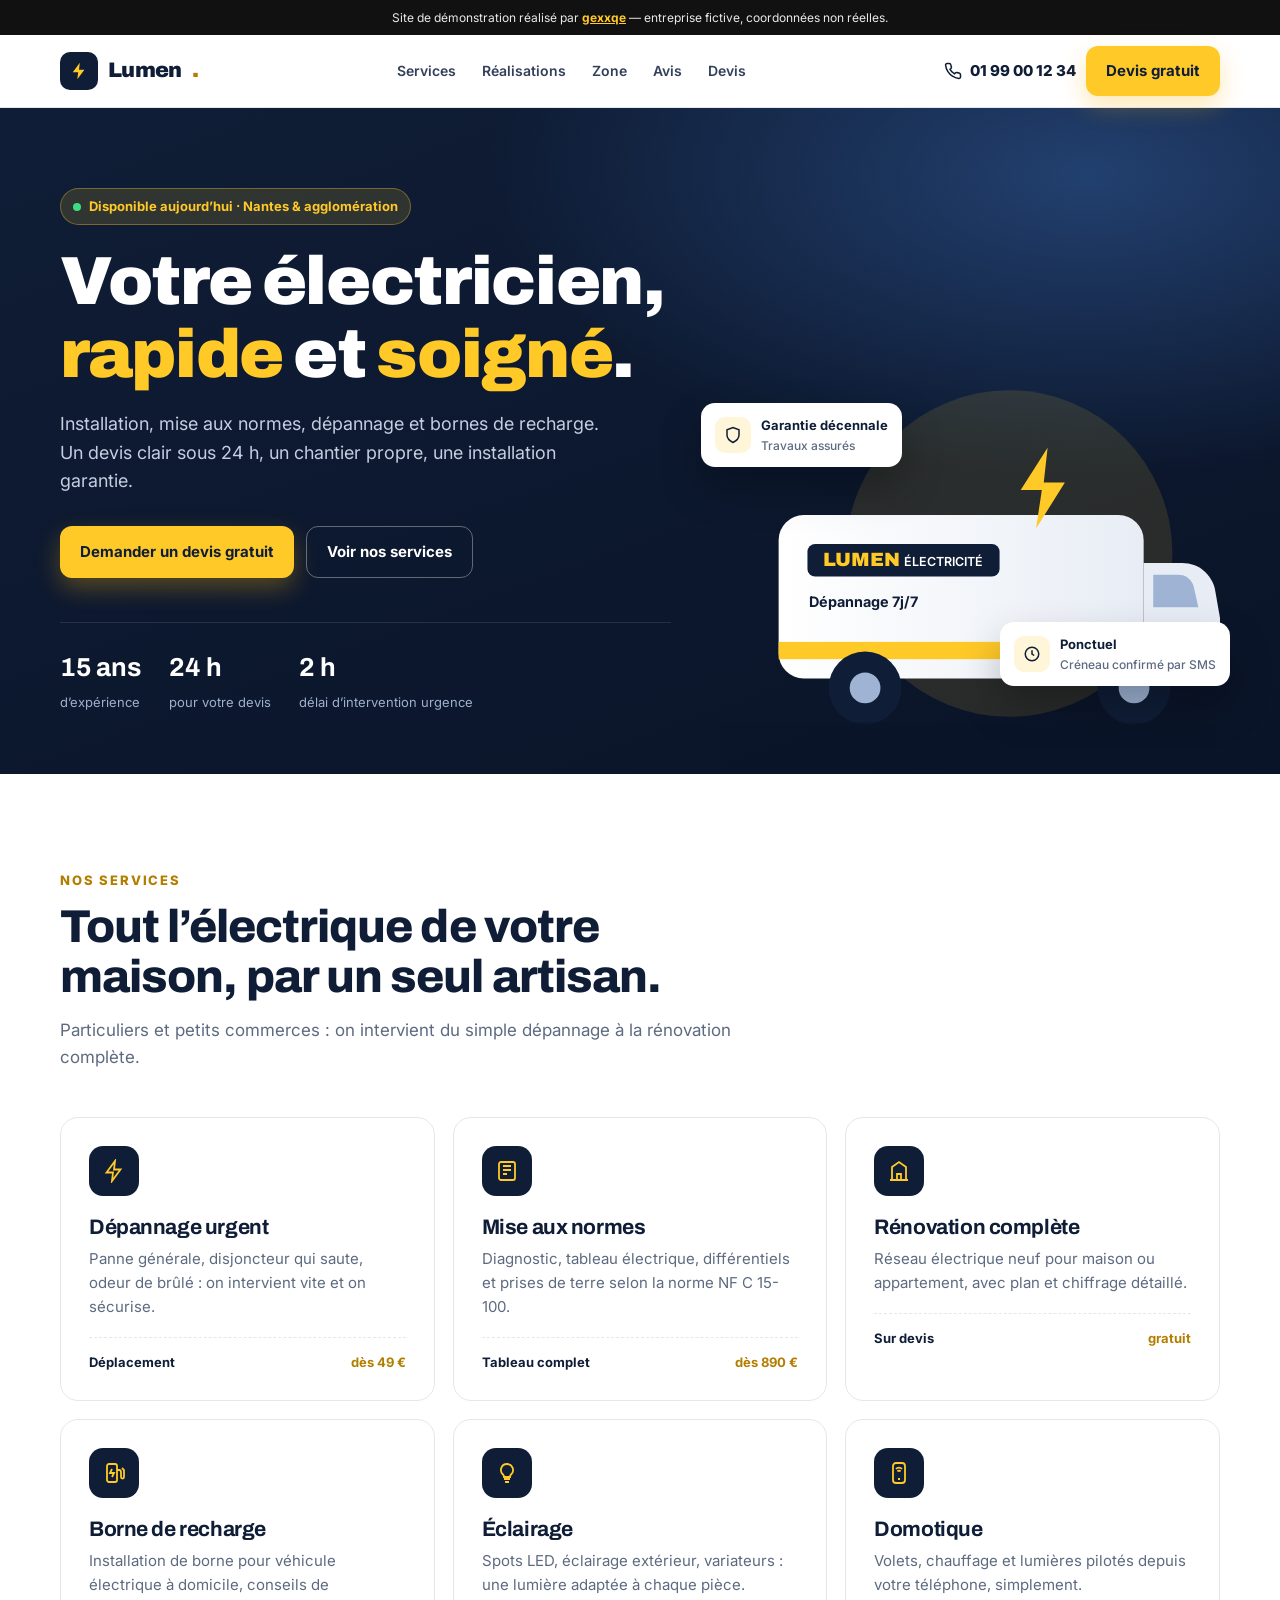
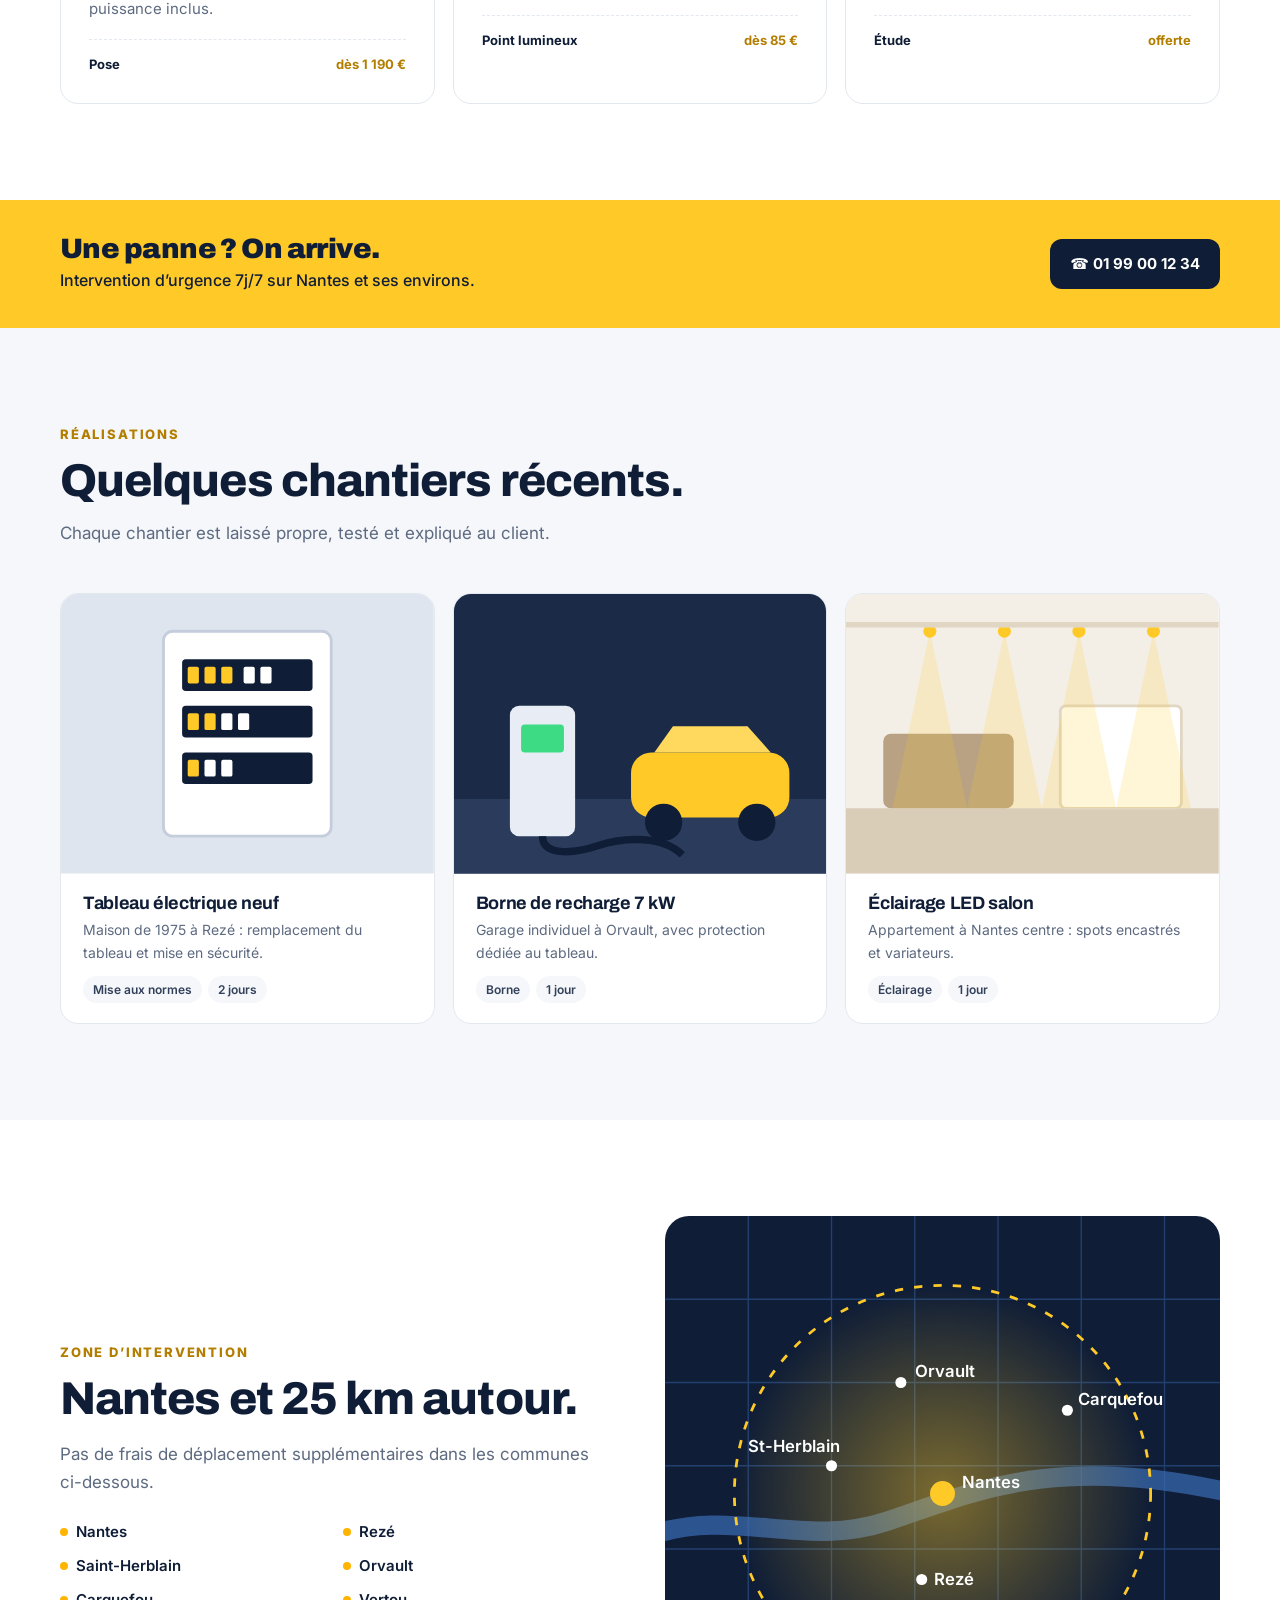
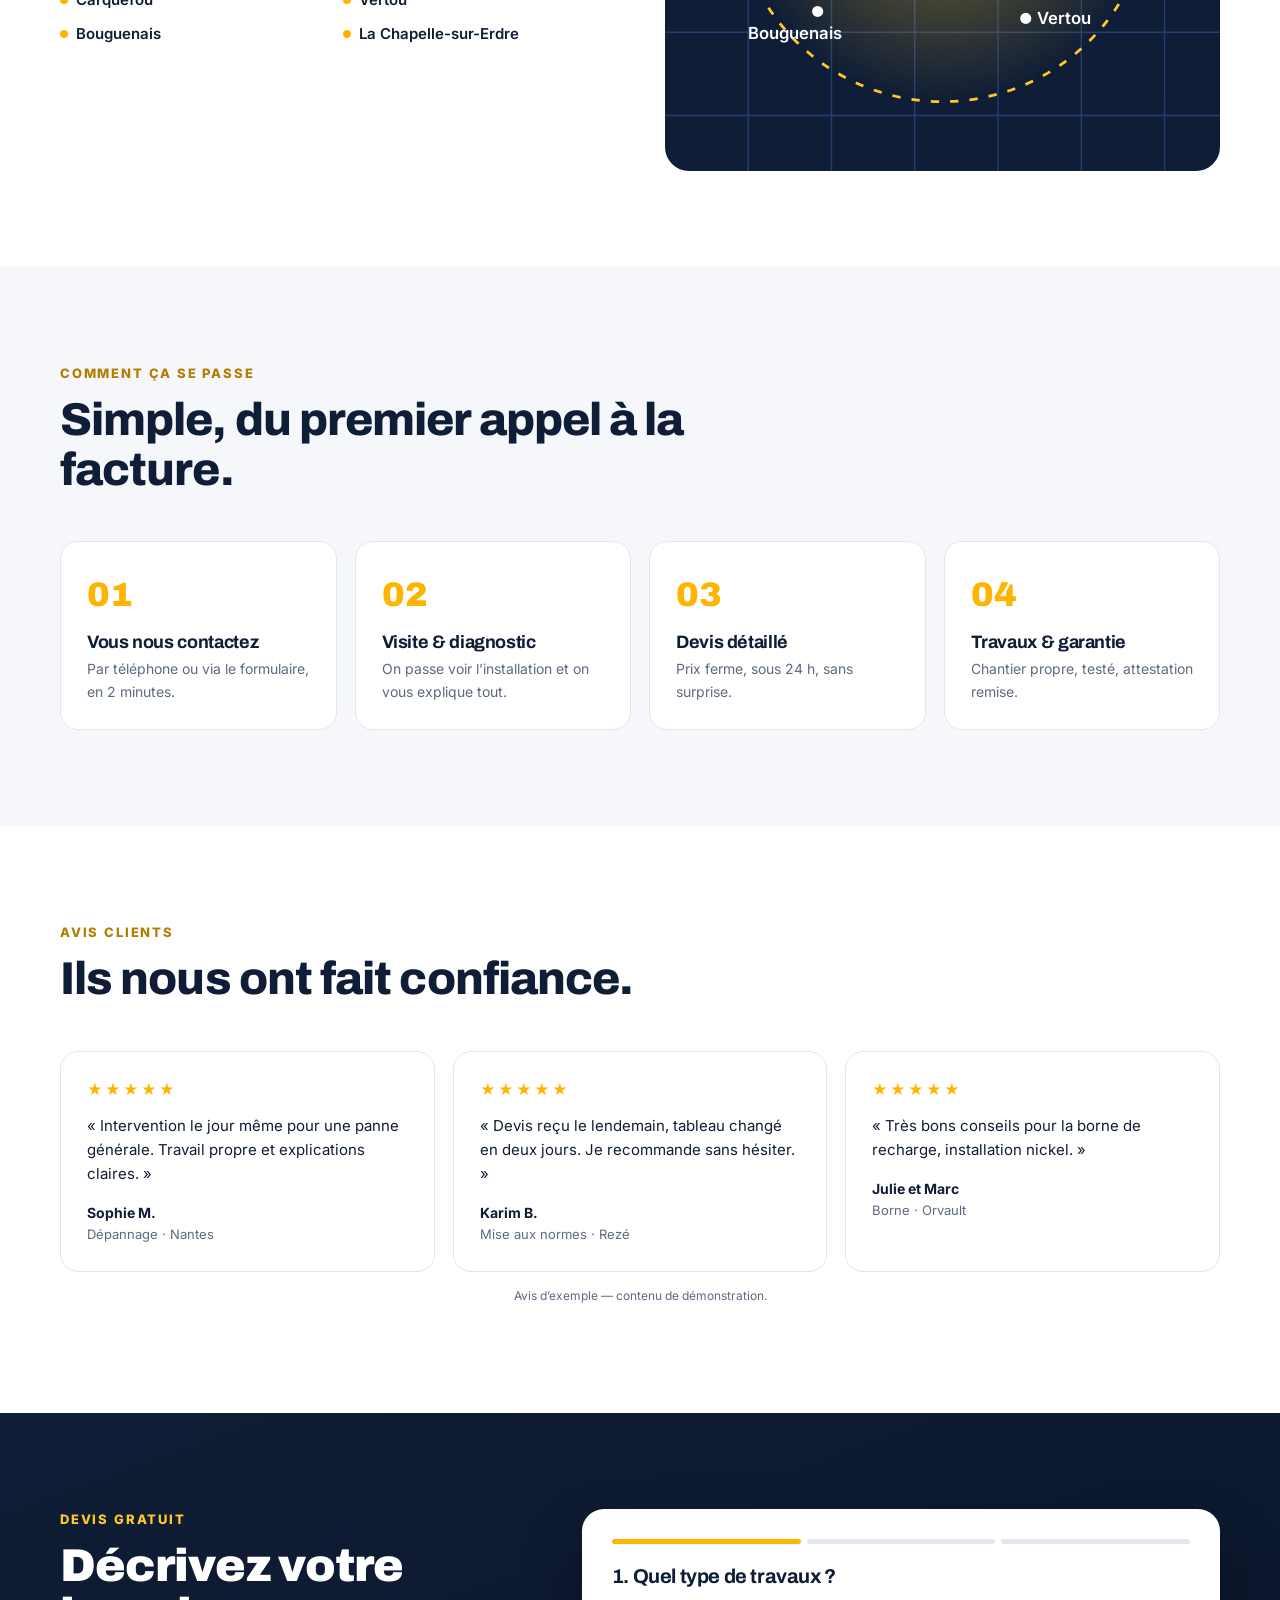
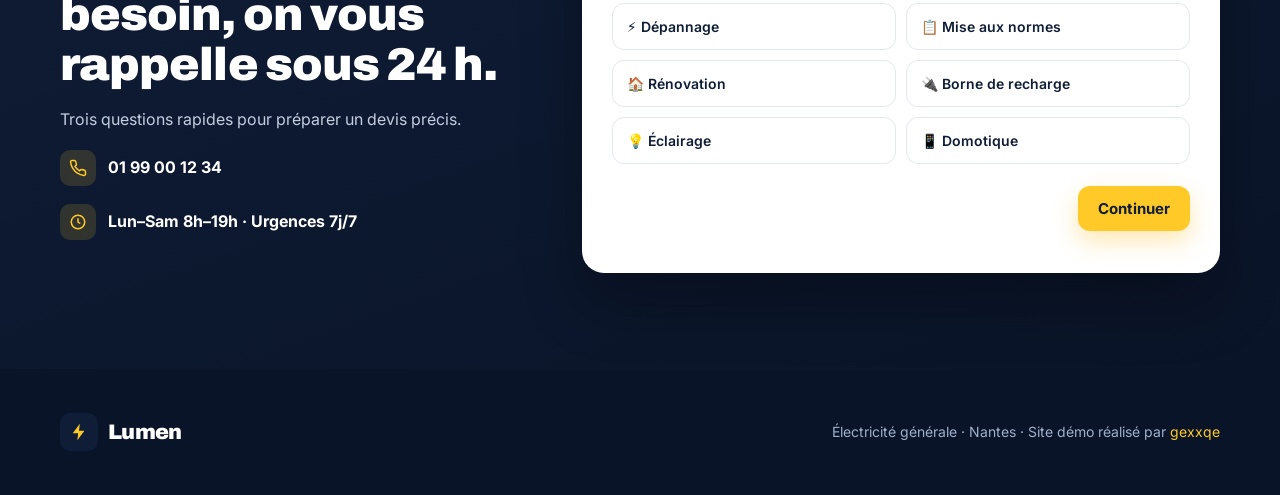
==== demos/artisan/index.html @ 2eda7367 "Add four demo sites and show them in Réalisations - /demos/artisan: electrician showcase site with 3" ====
<!doctype html>
<html lang="fr">
<head>
<meta charset="utf-8">
<meta name="viewport" content="width=device-width,initial-scale=1">
<meta name="robots" content="noindex,nofollow">
<meta name="theme-color" content="#0f1d36">
<title>Lumen Électricité — Électricien à Nantes (site démo)</title>
<link rel="icon" href="/favicon-gq.png" type="image/png">
<link rel="preconnect" href="https://fonts.googleapis.com">
<link rel="preconnect" href="https://fonts.gstatic.com" crossorigin>
<link href="https://fonts.googleapis.com/css2?family=Archivo:wght@500;600;700;800;900&family=Inter:wght@400;500;600;700&display=swap" rel="stylesheet">
<style>
:root{--navy:#0f1d36;--navy2:#172a4b;--yellow:#ffc928;--yellow2:#ffb400;--ink:#0f1d36;--muted:#5d6a80;--line:#e3e7ee;--bg:#f5f7fa;--white:#fff}
*{box-sizing:border-box}html{scroll-behavior:smooth}
body{margin:0;font-family:Inter,system-ui,sans-serif;color:var(--ink);background:var(--white);line-height:1.6}
h1,h2,h3{font-family:Archivo,Inter,system-ui,sans-serif;line-height:1.08;letter-spacing:-.02em;margin:0}
a{color:inherit;text-decoration:none}img,svg{display:block}
.wrap{width:min(1160px,calc(100% - 40px));margin:auto}
.demo-bar{background:#111;color:#e9e9e9;font-size:12px;text-align:center;padding:8px 14px}
.demo-bar a{color:var(--yellow);font-weight:700;text-decoration:underline}
header{position:sticky;top:0;z-index:20;background:rgba(255,255,255,.95);backdrop-filter:blur(10px);border-bottom:1px solid var(--line)}
.nav{display:flex;align-items:center;justify-content:space-between;height:72px;gap:20px}
.logo{display:flex;align-items:center;gap:10px;font-family:Archivo;font-weight:900;font-size:21px;letter-spacing:-.03em}
.logo-mark{width:38px;height:38px;border-radius:10px;background:var(--navy);display:grid;place-items:center}
.menu{display:flex;gap:26px;font-size:14px;font-weight:600;color:#33405a}
.menu a:hover{color:var(--navy)}
.nav-actions{display:flex;gap:10px;align-items:center}
.btn{display:inline-flex;align-items:center;gap:8px;justify-content:center;border-radius:12px;padding:13px 20px;font-weight:700;font-size:15px;border:0;cursor:pointer;font-family:inherit;transition:transform .2s,box-shadow .2s}
.btn:hover{transform:translateY(-1px)}
.btn-yellow{background:var(--yellow);color:var(--navy);box-shadow:0 10px 24px rgba(255,180,0,.3)}
.btn-navy{background:var(--navy);color:#fff}
.btn-ghost{background:transparent;color:#fff;border:1.5px solid rgba(255,255,255,.35)}
.phone-pill{font-weight:800;font-size:15px;display:flex;align-items:center;gap:8px}
.hero{background:radial-gradient(1000px 500px at 85% 10%,#22406f 0,transparent 60%),linear-gradient(160deg,var(--navy),#0a1428);color:#fff;padding:80px 0 0;overflow:hidden}
.hero-grid{display:grid;grid-template-columns:1.1fr .9fr;gap:50px;align-items:center}
.tag{display:inline-flex;align-items:center;gap:8px;background:rgba(255,201,40,.14);color:var(--yellow);border:1px solid rgba(255,201,40,.35);padding:7px 12px;border-radius:999px;font-size:13px;font-weight:700}
.pulse{width:8px;height:8px;border-radius:50%;background:#3ddc84;box-shadow:0 0 0 0 rgba(61,220,132,.6);animation:p 2s infinite}
@keyframes p{70%{box-shadow:0 0 0 10px rgba(61,220,132,0)}100%{box-shadow:0 0 0 0 rgba(61,220,132,0)}}
.hero h1{font-size:clamp(40px,5.6vw,68px);margin:20px 0 18px;font-weight:900}
.hero h1 em{font-style:normal;color:var(--yellow)}
.hero p.lead{font-size:18px;color:#c4cee0;max-width:560px;margin:0 0 30px}
.hero-ctas{display:flex;gap:12px;flex-wrap:wrap}
.trust{display:flex;gap:28px;margin:44px 0 0;padding:24px 0 60px;border-top:1px solid rgba(255,255,255,.1);flex-wrap:wrap}
.trust div strong{display:block;font-family:Archivo;font-size:26px;color:#fff}
.trust div span{font-size:13px;color:#9fb0cb}
.hero-art{position:relative;align-self:end}
.van{width:100%;height:auto}
.badge-float{position:absolute;background:#fff;color:var(--navy);border-radius:14px;padding:12px 14px;box-shadow:0 20px 40px rgba(0,0,0,.25);font-size:13px;font-weight:700;display:flex;gap:10px;align-items:center}
.badge-float small{display:block;font-weight:500;color:var(--muted);font-size:12px}
.bf1{top:8%;left:-4%}.bf2{bottom:22%;right:-2%}
.ico{width:36px;height:36px;border-radius:10px;background:#fff6d9;display:grid;place-items:center;color:var(--navy);flex-shrink:0}
section{padding:96px 0}
.kicker{font-size:13px;font-weight:800;letter-spacing:.14em;text-transform:uppercase;color:#b37e00;margin-bottom:12px}
.sec-head{max-width:680px;margin-bottom:46px}
.sec-head h2{font-size:clamp(32px,4vw,46px);font-weight:800}
.sec-head p{color:var(--muted);font-size:17px;margin:14px 0 0}
.services{display:grid;grid-template-columns:repeat(3,1fr);gap:18px}
.svc{border:1px solid var(--line);border-radius:18px;padding:28px;background:#fff;transition:.25s;position:relative;overflow:hidden}
.svc:hover{border-color:var(--yellow);box-shadow:0 20px 40px rgba(15,29,54,.08);transform:translateY(-3px)}
.svc .ico{width:50px;height:50px;border-radius:14px;margin-bottom:20px;background:var(--navy);color:var(--yellow)}
.svc h3{font-size:21px;margin-bottom:8px}
.svc p{color:var(--muted);margin:0;font-size:15px}
.svc .from{margin-top:18px;font-size:13px;font-weight:700;color:var(--navy);display:flex;justify-content:space-between;border-top:1px dashed var(--line);padding-top:14px}
.svc .from b{color:#b37e00}
.urgent{background:var(--yellow);padding:34px 0}
.urgent .wrap{display:flex;justify-content:space-between;align-items:center;gap:20px;flex-wrap:wrap}
.urgent h3{font-size:28px;font-weight:900}
.urgent p{margin:4px 0 0;font-weight:500}
.bg-soft{background:var(--bg)}
.works{display:grid;grid-template-columns:repeat(3,1fr);gap:18px}
.work{border-radius:18px;overflow:hidden;background:#fff;border:1px solid var(--line)}
.work-img{aspect-ratio:4/3;position:relative;overflow:hidden}
.work-img svg{width:100%;height:100%}
.work-body{padding:20px 22px}
.work-body h3{font-size:18px}
.work-body p{margin:6px 0 0;color:var(--muted);font-size:14px}
.chips{display:flex;gap:6px;flex-wrap:wrap;margin-top:12px}
.chip{font-size:12px;font-weight:600;background:var(--bg);border-radius:999px;padding:4px 10px;color:#33405a}
.zone{display:grid;grid-template-columns:1fr 1fr;gap:50px;align-items:center}
.zone-list{display:grid;grid-template-columns:1fr 1fr;gap:10px;margin-top:24px}
.zone-list span{display:flex;gap:8px;align-items:center;font-weight:600;font-size:15px}
.zone-list span:before{content:"";width:8px;height:8px;border-radius:50%;background:var(--yellow2)}
.map{border-radius:24px;background:var(--navy);aspect-ratio:1/1;position:relative;overflow:hidden}
.map svg{width:100%;height:100%}
.steps{display:grid;grid-template-columns:repeat(4,1fr);gap:18px;counter-reset:s}
.step{padding:26px;border-radius:18px;background:#fff;border:1px solid var(--line)}
.step:before{counter-increment:s;content:"0" counter(s);font-family:Archivo;font-weight:900;font-size:34px;color:var(--yellow2);display:block;margin-bottom:10px}
.step h3{font-size:18px;margin-bottom:6px}.step p{margin:0;color:var(--muted);font-size:14px}
.reviews{display:grid;grid-template-columns:repeat(3,1fr);gap:18px}
.review{background:#fff;border:1px solid var(--line);border-radius:18px;padding:26px}
.stars{color:var(--yellow2);letter-spacing:2px;font-size:15px}
.review p{margin:12px 0 16px;font-size:15px}
.review footer{font-size:13px;color:var(--muted)}
.review footer b{color:var(--ink);display:block;font-size:14px}
.example{font-size:12px;color:var(--muted);margin-top:14px;text-align:center}
.quote{background:linear-gradient(160deg,var(--navy),#0a1428);color:#fff}
.quote-grid{display:grid;grid-template-columns:.85fr 1.15fr;gap:50px;align-items:start}
.quote h2{font-size:clamp(32px,4vw,46px);font-weight:900}
.quote .side p{color:#c4cee0}
.contact-line{display:flex;gap:12px;align-items:center;margin-top:18px;font-weight:700}
.contact-line .ico{background:rgba(255,201,40,.15);color:var(--yellow)}
.form{background:#fff;color:var(--ink);border-radius:22px;padding:30px;box-shadow:0 30px 60px rgba(0,0,0,.3)}
.progress{display:flex;gap:6px;margin-bottom:22px}
.progress i{flex:1;height:5px;border-radius:5px;background:var(--line)}
.progress i.on{background:var(--yellow2)}
.fstep{display:none}.fstep.on{display:block}
.fstep h3{font-size:20px;margin-bottom:16px}
.opts{display:grid;grid-template-columns:1fr 1fr;gap:10px}
.opt{border:1.5px solid var(--line);border-radius:12px;padding:14px;cursor:pointer;font-weight:600;font-size:14px;display:flex;align-items:center;gap:10px;background:#fff;font-family:inherit;text-align:left;color:var(--ink)}
.opt:hover{border-color:#c9d1de}
.opt.sel{border-color:var(--yellow2);background:#fff9e6}
label{display:block;font-size:13px;font-weight:700;margin:12px 0 6px}
input,textarea,select{width:100%;border:1.5px solid var(--line);border-radius:10px;padding:12px;font:inherit;background:#fbfcfd}
input:focus,textarea:focus{outline:none;border-color:var(--yellow2)}
.row2{display:grid;grid-template-columns:1fr 1fr;gap:12px}
.fnav{display:flex;justify-content:space-between;margin-top:22px;gap:10px}
.btn-light{background:var(--bg);color:var(--ink)}
.done{text-align:center;padding:20px 0}
.done .ico{width:64px;height:64px;border-radius:50%;margin:0 auto 16px;background:#e7f9ef;color:#1a9b57}
.note{font-size:12px;color:var(--muted);margin-top:12px}
footer.site{background:#0a1428;color:#9fb0cb;padding:44px 0;font-size:14px}
.foot{display:flex;justify-content:space-between;gap:20px;flex-wrap:wrap;align-items:center}
.foot .logo{color:#fff}
.sticky-call{display:none}
@media(max-width:960px){.menu{display:none}.hero-grid,.zone,.quote-grid{grid-template-columns:1fr}.hero-art{max-width:520px}.services,.works,.reviews{grid-template-columns:1fr 1fr}.steps{grid-template-columns:1fr 1fr}}
@media(max-width:620px){.nav-actions .btn{display:none}.services,.works,.reviews,.steps,.opts,.row2{grid-template-columns:1fr}section{padding:70px 0}.hero{padding-top:50px}.bf1{left:0}.bf2{right:0}.trust{gap:18px}.sticky-call{display:flex;position:fixed;left:12px;right:12px;bottom:12px;z-index:30;justify-content:center}body{padding-bottom:70px}}
</style>
</head>
<body>
<div class="demo-bar">Site de démonstration réalisé par <a href="/">gexxqe</a> — entreprise fictive, coordonnées non réelles.</div>
<header>
  <div class="wrap nav">
    <a class="logo" href="#"><span class="logo-mark"><svg width="20" height="20" viewBox="0 0 24 24" fill="#ffc928"><path d="M13 2 4.5 13.5H11L10 22l8.5-11.5H12z"/></svg></span>Lumen<span style="color:#b37e00">.</span></a>
    <nav class="menu"><a href="#services">Services</a><a href="#realisations">Réalisations</a><a href="#zone">Zone</a><a href="#avis">Avis</a><a href="#devis">Devis</a></nav>
    <div class="nav-actions"><a class="phone-pill" href="#devis"><svg width="18" height="18" viewBox="0 0 24 24" fill="none" stroke="currentColor" stroke-width="2"><path d="M22 16.9v3a2 2 0 0 1-2.2 2 19.8 19.8 0 0 1-8.6-3.1 19.5 19.5 0 0 1-6-6A19.8 19.8 0 0 1 2.1 4.2 2 2 0 0 1 4.1 2h3a2 2 0 0 1 2 1.7c.1.9.4 1.8.7 2.7a2 2 0 0 1-.5 2.1L8 9.8a16 16 0 0 0 6 6l1.3-1.3a2 2 0 0 1 2.1-.4c.9.3 1.8.6 2.7.7a2 2 0 0 1 1.7 2z"/></svg>01 99 00 12 34</a><a class="btn btn-yellow" href="#devis">Devis gratuit</a></div>
  </div>
</header>

<section class="hero">
  <div class="wrap hero-grid">
    <div>
      <span class="tag"><span class="pulse"></span>Disponible aujourd’hui · Nantes & agglomération</span>
      <h1>Votre électricien,<br><em>rapide</em> et <em>soigné</em>.</h1>
      <p class="lead">Installation, mise aux normes, dépannage et bornes de recharge. Un devis clair sous 24 h, un chantier propre, une installation garantie.</p>
      <div class="hero-ctas"><a class="btn btn-yellow" href="#devis">Demander un devis gratuit</a><a class="btn btn-ghost" href="#services">Voir nos services</a></div>
      <div class="trust">
        <div><strong>15 ans</strong><span>d’expérience</span></div>
        <div><strong>24 h</strong><span>pour votre devis</span></div>
        <div><strong>2 h</strong><span>délai d’intervention urgence</span></div>
      </div>
    </div>
    <div class="hero-art">
      <svg class="van" viewBox="0 0 520 420" aria-hidden="true">
        <defs><linearGradient id="g1" x1="0" x2="1"><stop offset="0" stop-color="#ffffff"/><stop offset="1" stop-color="#e8edf5"/></linearGradient></defs>
        <circle cx="300" cy="190" r="170" fill="#ffc928" opacity=".12"/>
        <rect x="60" y="150" width="380" height="170" rx="26" fill="url(#g1)"/>
        <path d="M440 200h40c18 0 30 12 34 26l6 34v40c0 11-9 20-20 20h-60z" fill="#e8edf5"/>
        <path d="M450 212h26c8 0 14 5 16 12l5 22h-47z" fill="#9fb3d4"/>
        <rect x="60" y="282" width="460" height="18" fill="#ffc928"/>
        <rect x="90" y="180" width="200" height="34" rx="8" fill="#0f1d36"/>
        <text x="106" y="203" font-family="Archivo,Arial" font-weight="900" font-size="20" fill="#ffc928">LUMEN</text>
        <text x="190" y="203" font-family="Inter,Arial" font-weight="600" font-size="13" fill="#fff">ÉLECTRICITÉ</text>
        <text x="92" y="246" font-family="Inter,Arial" font-weight="700" font-size="15" fill="#0f1d36">Dépannage 7j/7</text>
        <circle cx="150" cy="330" r="38" fill="#0f1d36"/><circle cx="150" cy="330" r="16" fill="#9fb3d4"/>
        <circle cx="430" cy="330" r="38" fill="#0f1d36"/><circle cx="430" cy="330" r="16" fill="#9fb3d4"/>
        <rect x="0" y="366" width="520" height="54" fill="#0a1428" opacity=".6"/>
        <path d="M340 80l-28 44h22l-6 40 30-48h-22z" fill="#ffc928"/>
      </svg>
      <div class="badge-float bf1"><span class="ico"><svg width="18" height="18" viewBox="0 0 24 24" fill="none" stroke="currentColor" stroke-width="2"><path d="M12 22s8-4 8-10V5l-8-3-8 3v7c0 6 8 10 8 10z"/></svg></span><span>Garantie décennale<small>Travaux assurés</small></span></div>
      <div class="badge-float bf2"><span class="ico"><svg width="18" height="18" viewBox="0 0 24 24" fill="none" stroke="currentColor" stroke-width="2"><circle cx="12" cy="12" r="9"/><path d="M12 7v5l3 2"/></svg></span><span>Ponctuel<small>Créneau confirmé par SMS</small></span></div>
    </div>
  </div>
</section>

<section id="services">
  <div class="wrap">
    <div class="sec-head"><div class="kicker">Nos services</div><h2>Tout l’électrique de votre maison, par un seul artisan.</h2><p>Particuliers et petits commerces : on intervient du simple dépannage à la rénovation complète.</p></div>
    <div class="services">
      <article class="svc"><span class="ico"><svg width="24" height="24" viewBox="0 0 24 24" fill="none" stroke="currentColor" stroke-width="1.8"><path d="M13 2 4.5 13.5H11L10 22l8.5-11.5H12z"/></svg></span><h3>Dépannage urgent</h3><p>Panne générale, disjoncteur qui saute, odeur de brûlé : on intervient vite et on sécurise.</p><div class="from"><span>Déplacement</span><b>dès 49 €</b></div></article>
      <article class="svc"><span class="ico"><svg width="24" height="24" viewBox="0 0 24 24" fill="none" stroke="currentColor" stroke-width="1.8"><rect x="4" y="3" width="16" height="18" rx="2"/><path d="M8 7h8M8 11h8M8 15h4"/></svg></span><h3>Mise aux normes</h3><p>Diagnostic, tableau électrique, différentiels et prises de terre selon la norme NF C 15-100.</p><div class="from"><span>Tableau complet</span><b>dès 890 €</b></div></article>
      <article class="svc"><span class="ico"><svg width="24" height="24" viewBox="0 0 24 24" fill="none" stroke="currentColor" stroke-width="1.8"><path d="M3 21h18M5 21V8l7-5 7 5v13"/><path d="M10 21v-6h4v6"/></svg></span><h3>Rénovation complète</h3><p>Réseau électrique neuf pour maison ou appartement, avec plan et chiffrage détaillé.</p><div class="from"><span>Sur devis</span><b>gratuit</b></div></article>
      <article class="svc"><span class="ico"><svg width="24" height="24" viewBox="0 0 24 24" fill="none" stroke="currentColor" stroke-width="1.8"><rect x="5" y="3" width="10" height="18" rx="2"/><path d="M15 9h2a2 2 0 0 1 2 2v5a1.5 1.5 0 0 0 3 0V9l-2-2"/><path d="M10 8l-2 4h4l-2 4"/></svg></span><h3>Borne de recharge</h3><p>Installation de borne pour véhicule électrique à domicile, conseils de puissance inclus.</p><div class="from"><span>Pose</span><b>dès 1 190 €</b></div></article>
      <article class="svc"><span class="ico"><svg width="24" height="24" viewBox="0 0 24 24" fill="none" stroke="currentColor" stroke-width="1.8"><path d="M9 18h6M10 21h4M12 3a6 6 0 0 0-4 10.5c.6.6 1 1.5 1 2.5h6c0-1 .4-1.9 1-2.5A6 6 0 0 0 12 3z"/></svg></span><h3>Éclairage</h3><p>Spots LED, éclairage extérieur, variateurs : une lumière adaptée à chaque pièce.</p><div class="from"><span>Point lumineux</span><b>dès 85 €</b></div></article>
      <article class="svc"><span class="ico"><svg width="24" height="24" viewBox="0 0 24 24" fill="none" stroke="currentColor" stroke-width="1.8"><rect x="6" y="2" width="12" height="20" rx="3"/><path d="M11 18h2"/><path d="M9 8a4 4 0 0 1 6 0M10.5 10.5a1.8 1.8 0 0 1 3 0"/></svg></span><h3>Domotique</h3><p>Volets, chauffage et lumières pilotés depuis votre téléphone, simplement.</p><div class="from"><span>Étude</span><b>offerte</b></div></article>
    </div>
  </div>
</section>

<div class="urgent"><div class="wrap"><div><h3>Une panne ? On arrive.</h3><p>Intervention d’urgence 7j/7 sur Nantes et ses environs.</p></div><a class="btn btn-navy" href="#devis">☎ 01 99 00 12 34</a></div></div>

<section id="realisations" class="bg-soft">
  <div class="wrap">
    <div class="sec-head"><div class="kicker">Réalisations</div><h2>Quelques chantiers récents.</h2><p>Chaque chantier est laissé propre, testé et expliqué au client.</p></div>
    <div class="works">
      <article class="work"><div class="work-img"><svg viewBox="0 0 400 300" preserveAspectRatio="xMidYMid slice"><rect width="400" height="300" fill="#dfe5ee"/><rect x="110" y="40" width="180" height="220" rx="10" fill="#fff" stroke="#c4cddb" stroke-width="3"/><g fill="#0f1d36"><rect x="130" y="70" width="140" height="34" rx="4"/><rect x="130" y="120" width="140" height="34" rx="4"/><rect x="130" y="170" width="140" height="34" rx="4"/></g><g fill="#ffc928"><rect x="136" y="78" width="12" height="18" rx="2"/><rect x="154" y="78" width="12" height="18" rx="2"/><rect x="172" y="78" width="12" height="18" rx="2"/><rect x="136" y="128" width="12" height="18" rx="2"/><rect x="154" y="128" width="12" height="18" rx="2"/><rect x="136" y="178" width="12" height="18" rx="2"/></g><g fill="#fff"><rect x="196" y="78" width="12" height="18" rx="2"/><rect x="214" y="78" width="12" height="18" rx="2"/><rect x="172" y="128" width="12" height="18" rx="2"/><rect x="190" y="128" width="12" height="18" rx="2"/><rect x="154" y="178" width="12" height="18" rx="2"/><rect x="172" y="178" width="12" height="18" rx="2"/></g></svg></div><div class="work-body"><h3>Tableau électrique neuf</h3><p>Maison de 1975 à Rezé : remplacement du tableau et mise en sécurité.</p><div class="chips"><span class="chip">Mise aux normes</span><span class="chip">2 jours</span></div></div></article>
      <article class="work"><div class="work-img"><svg viewBox="0 0 400 300" preserveAspectRatio="xMidYMid slice"><rect width="400" height="300" fill="#1a2a47"/><rect y="220" width="400" height="80" fill="#2a3b5c"/><rect x="60" y="120" width="70" height="140" rx="10" fill="#e8edf5"/><rect x="72" y="140" width="46" height="30" rx="4" fill="#3ddc84"/><path d="M95 260c0 20 30 20 60 10s70-10 90 10" stroke="#0f1d36" stroke-width="8" fill="none"/><rect x="190" y="170" width="170" height="70" rx="22" fill="#ffc928"/><circle cx="225" cy="245" r="20" fill="#0f1d36"/><circle cx="325" cy="245" r="20" fill="#0f1d36"/><path d="M215 170l20-28h80l25 28" fill="#ffd95e"/></svg></div><div class="work-body"><h3>Borne de recharge 7 kW</h3><p>Garage individuel à Orvault, avec protection dédiée au tableau.</p><div class="chips"><span class="chip">Borne</span><span class="chip">1 jour</span></div></div></article>
      <article class="work"><div class="work-img"><svg viewBox="0 0 400 300" preserveAspectRatio="xMidYMid slice"><rect width="400" height="300" fill="#f4efe6"/><rect y="230" width="400" height="70" fill="#d9cdb8"/><rect x="40" y="150" width="140" height="80" rx="8" fill="#b8a283"/><rect x="230" y="120" width="130" height="110" rx="6" fill="#fff" stroke="#e1d6c3" stroke-width="3"/><g fill="#ffc928"><circle cx="90" cy="40" r="7"/><circle cx="170" cy="40" r="7"/><circle cx="250" cy="40" r="7"/><circle cx="330" cy="40" r="7"/></g><g fill="#ffc928" opacity=".18"><path d="M90 40l-40 190h80z"/><path d="M170 40l-40 190h80z"/><path d="M250 40l-40 190h80z"/><path d="M330 40l-40 190h80z"/></g><rect x="0" y="30" width="400" height="6" fill="#e1d6c3"/></svg></div><div class="work-body"><h3>Éclairage LED salon</h3><p>Appartement à Nantes centre : spots encastrés et variateurs.</p><div class="chips"><span class="chip">Éclairage</span><span class="chip">1 jour</span></div></div></article>
    </div>
  </div>
</section>

<section id="zone">
  <div class="wrap zone">
    <div>
      <div class="kicker">Zone d’intervention</div>
      <h2 style="font-size:clamp(32px,4vw,46px);font-weight:800">Nantes et 25 km autour.</h2>
      <p style="color:var(--muted);font-size:17px">Pas de frais de déplacement supplémentaires dans les communes ci-dessous.</p>
      <div class="zone-list"><span>Nantes</span><span>Rezé</span><span>Saint-Herblain</span><span>Orvault</span><span>Carquefou</span><span>Vertou</span><span>Bouguenais</span><span>La Chapelle-sur-Erdre</span></div>
    </div>
    <div class="map" aria-hidden="true">
      <svg viewBox="0 0 400 400"><defs><radialGradient id="rz"><stop offset="0" stop-color="#ffc928" stop-opacity=".45"/><stop offset="1" stop-color="#ffc928" stop-opacity="0"/></radialGradient></defs>
        <g stroke="#22406f" stroke-width="1">
          <path d="M0 60h400M0 120h400M0 180h400M0 240h400M0 300h400M0 360h400M60 0v400M120 0v400M180 0v400M240 0v400M300 0v400M360 0v400"/></g>
        <path d="M-10 230c60-20 110 10 170-10s120-50 250-20" stroke="#3a6bb5" stroke-width="14" fill="none" opacity=".7"/>
        <circle cx="200" cy="200" r="150" fill="url(#rz)"/><circle cx="200" cy="200" r="150" fill="none" stroke="#ffc928" stroke-dasharray="6 8" stroke-width="2"/>
        <g fill="#fff" font-family="Inter,Arial" font-size="12" font-weight="600">
          <circle cx="200" cy="200" r="9" fill="#ffc928"/><text x="214" y="196">Nantes</text>
          <circle cx="185" cy="262" r="4"/><text x="194" y="266">Rezé</text>
          <circle cx="120" cy="180" r="4"/><text x="60" y="170">St-Herblain</text>
          <circle cx="170" cy="120" r="4"/><text x="180" y="116">Orvault</text>
          <circle cx="290" cy="140" r="4"/><text x="298" y="136">Carquefou</text>
          <circle cx="260" cy="290" r="4"/><text x="268" y="294">Vertou</text>
          <circle cx="110" cy="285" r="4"/><text x="60" y="305">Bouguenais</text>
        </g></svg>
    </div>
  </div>
</section>

<section class="bg-soft">
  <div class="wrap">
    <div class="sec-head"><div class="kicker">Comment ça se passe</div><h2>Simple, du premier appel à la facture.</h2></div>
    <div class="steps">
      <div class="step"><h3>Vous nous contactez</h3><p>Par téléphone ou via le formulaire, en 2 minutes.</p></div>
      <div class="step"><h3>Visite & diagnostic</h3><p>On passe voir l’installation et on vous explique tout.</p></div>
      <div class="step"><h3>Devis détaillé</h3><p>Prix ferme, sous 24 h, sans surprise.</p></div>
      <div class="step"><h3>Travaux & garantie</h3><p>Chantier propre, testé, attestation remise.</p></div>
    </div>
  </div>
</section>

<section id="avis">
  <div class="wrap">
    <div class="sec-head"><div class="kicker">Avis clients</div><h2>Ils nous ont fait confiance.</h2></div>
    <div class="reviews">
      <div class="review"><div class="stars">★★★★★</div><p>« Intervention le jour même pour une panne générale. Travail propre et explications claires. »</p><footer><b>Sophie M.</b>Dépannage · Nantes</footer></div>
      <div class="review"><div class="stars">★★★★★</div><p>« Devis reçu le lendemain, tableau changé en deux jours. Je recommande sans hésiter. »</p><footer><b>Karim B.</b>Mise aux normes · Rezé</footer></div>
      <div class="review"><div class="stars">★★★★★</div><p>« Très bons conseils pour la borne de recharge, installation nickel. »</p><footer><b>Julie et Marc</b>Borne · Orvault</footer></div>
    </div>
    <p class="example">Avis d’exemple — contenu de démonstration.</p>
  </div>
</section>

<section id="devis" class="quote">
  <div class="wrap quote-grid">
    <div class="side">
      <div class="kicker" style="color:var(--yellow)">Devis gratuit</div>
      <h2>Décrivez votre besoin, on vous rappelle sous 24 h.</h2>
      <p>Trois questions rapides pour préparer un devis précis.</p>
      <div class="contact-line"><span class="ico"><svg width="18" height="18" viewBox="0 0 24 24" fill="none" stroke="currentColor" stroke-width="2"><path d="M22 16.9v3a2 2 0 0 1-2.2 2 19.8 19.8 0 0 1-8.6-3.1 19.5 19.5 0 0 1-6-6A19.8 19.8 0 0 1 2.1 4.2 2 2 0 0 1 4.1 2h3a2 2 0 0 1 2 1.7c.1.9.4 1.8.7 2.7a2 2 0 0 1-.5 2.1L8 9.8a16 16 0 0 0 6 6l1.3-1.3a2 2 0 0 1 2.1-.4c.9.3 1.8.6 2.7.7a2 2 0 0 1 1.7 2z"/></svg></span>01 99 00 12 34</div>
      <div class="contact-line"><span class="ico"><svg width="18" height="18" viewBox="0 0 24 24" fill="none" stroke="currentColor" stroke-width="2"><circle cx="12" cy="12" r="9"/><path d="M12 7v5l3 2"/></svg></span>Lun–Sam 8h–19h · Urgences 7j/7</div>
    </div>
    <form class="form" id="quoteForm" novalidate>
      <div class="progress"><i class="on"></i><i></i><i></i></div>
      <div class="fstep on" data-step="0">
        <h3>1. Quel type de travaux ?</h3>
        <div class="opts" data-name="type">
          <button type="button" class="opt">⚡ Dépannage</button><button type="button" class="opt">📋 Mise aux normes</button>
          <button type="button" class="opt">🏠 Rénovation</button><button type="button" class="opt">🔌 Borne de recharge</button>
          <button type="button" class="opt">💡 Éclairage</button><button type="button" class="opt">📱 Domotique</button>
        </div>
      </div>
      <div class="fstep" data-step="1">
        <h3>2. Quand souhaitez-vous intervenir ?</h3>
        <div class="opts" data-name="when">
          <button type="button" class="opt">🚨 Urgent (aujourd’hui)</button><button type="button" class="opt">Cette semaine</button>
          <button type="button" class="opt">Ce mois-ci</button><button type="button" class="opt">Je me renseigne</button>
        </div>
        <label for="q-msg">Précisions (facultatif)</label><textarea id="q-msg" rows="3" placeholder="Ex. le disjoncteur saute quand j’allume le four"></textarea>
      </div>
      <div class="fstep" data-step="2">
        <h3>3. Vos coordonnées</h3>
        <div class="row2"><div><label for="q-name">Nom</label><input id="q-name" required></div><div><label for="q-tel">Téléphone</label><input id="q-tel" type="tel" required></div></div>
        <label for="q-city">Commune</label><input id="q-city" placeholder="Ex. Rezé" required>
      </div>
      <div class="fstep" data-step="3">
        <div class="done"><span class="ico"><svg width="30" height="30" viewBox="0 0 24 24" fill="none" stroke="currentColor" stroke-width="2.4"><path d="M5 12.5l4.5 4.5L19 7.5"/></svg></span><h3>Demande enregistrée !</h3><p id="summary" style="color:var(--muted)"></p><p class="note">Démo : aucune donnée n’a été envoyée.</p></div>
      </div>
      <div class="fnav"><button type="button" class="btn btn-light" id="prev" style="visibility:hidden">Retour</button><button type="button" class="btn btn-yellow" id="next">Continuer</button></div>
      <p class="note" id="err" role="alert"></p>
    </form>
  </div>
</section>

<footer class="site"><div class="wrap foot"><span class="logo"><span class="logo-mark"><svg width="20" height="20" viewBox="0 0 24 24" fill="#ffc928"><path d="M13 2 4.5 13.5H11L10 22l8.5-11.5H12z"/></svg></span>Lumen</span><span>Électricité générale · Nantes · Site démo réalisé par <a href="/" style="color:#ffc928">gexxqe</a></span></div></footer>
<a class="btn btn-yellow sticky-call" href="#devis">☎ Appeler · Devis gratuit</a>

<script>
(function(){
  const steps=[...document.querySelectorAll('.fstep')],bars=[...document.querySelectorAll('.progress i')];
  const prev=document.getElementById('prev'),next=document.getElementById('next'),err=document.getElementById('err');
  const data={};let i=0;
  document.querySelectorAll('.opts').forEach(g=>g.addEventListener('click',e=>{const b=e.target.closest('.opt');if(!b)return;g.querySelectorAll('.opt').forEach(o=>o.classList.remove('sel'));b.classList.add('sel');data[g.dataset.name]=b.textContent.replace(/^[^A-Za-zÀ-ÿ]+/,'').trim();err.textContent='';}));
  function show(){steps.forEach((s,k)=>s.classList.toggle('on',k===i));bars.forEach((b,k)=>b.classList.toggle('on',k<=Math.min(i,2)));prev.style.visibility=(i>0&&i<3)?'visible':'hidden';next.textContent=i===2?'Envoyer la demande':'Continuer';next.style.display=i===3?'none':'';}
  next.addEventListener('click',()=>{
    if(i===0&&!data.type){err.textContent='Choisissez un type de travaux.';return}
    if(i===1&&!data.when){err.textContent='Indiquez quand intervenir.';return}
    if(i===2){const n=document.getElementById('q-name').value.trim(),t=document.getElementById('q-tel').value.trim(),c=document.getElementById('q-city').value.trim();if(!n||!t||!c){err.textContent='Merci de remplir les trois champs.';return}
      document.getElementById('summary').textContent=`${n}, nous vous rappelons au ${t} pour votre demande « ${data.type} » (${data.when.toLowerCase()}) à ${c}.`;}
    err.textContent='';i++;show();});
  prev.addEventListener('click',()=>{i=Math.max(0,i-1);err.textContent='';show();});
})();
</script>
</body>
</html>
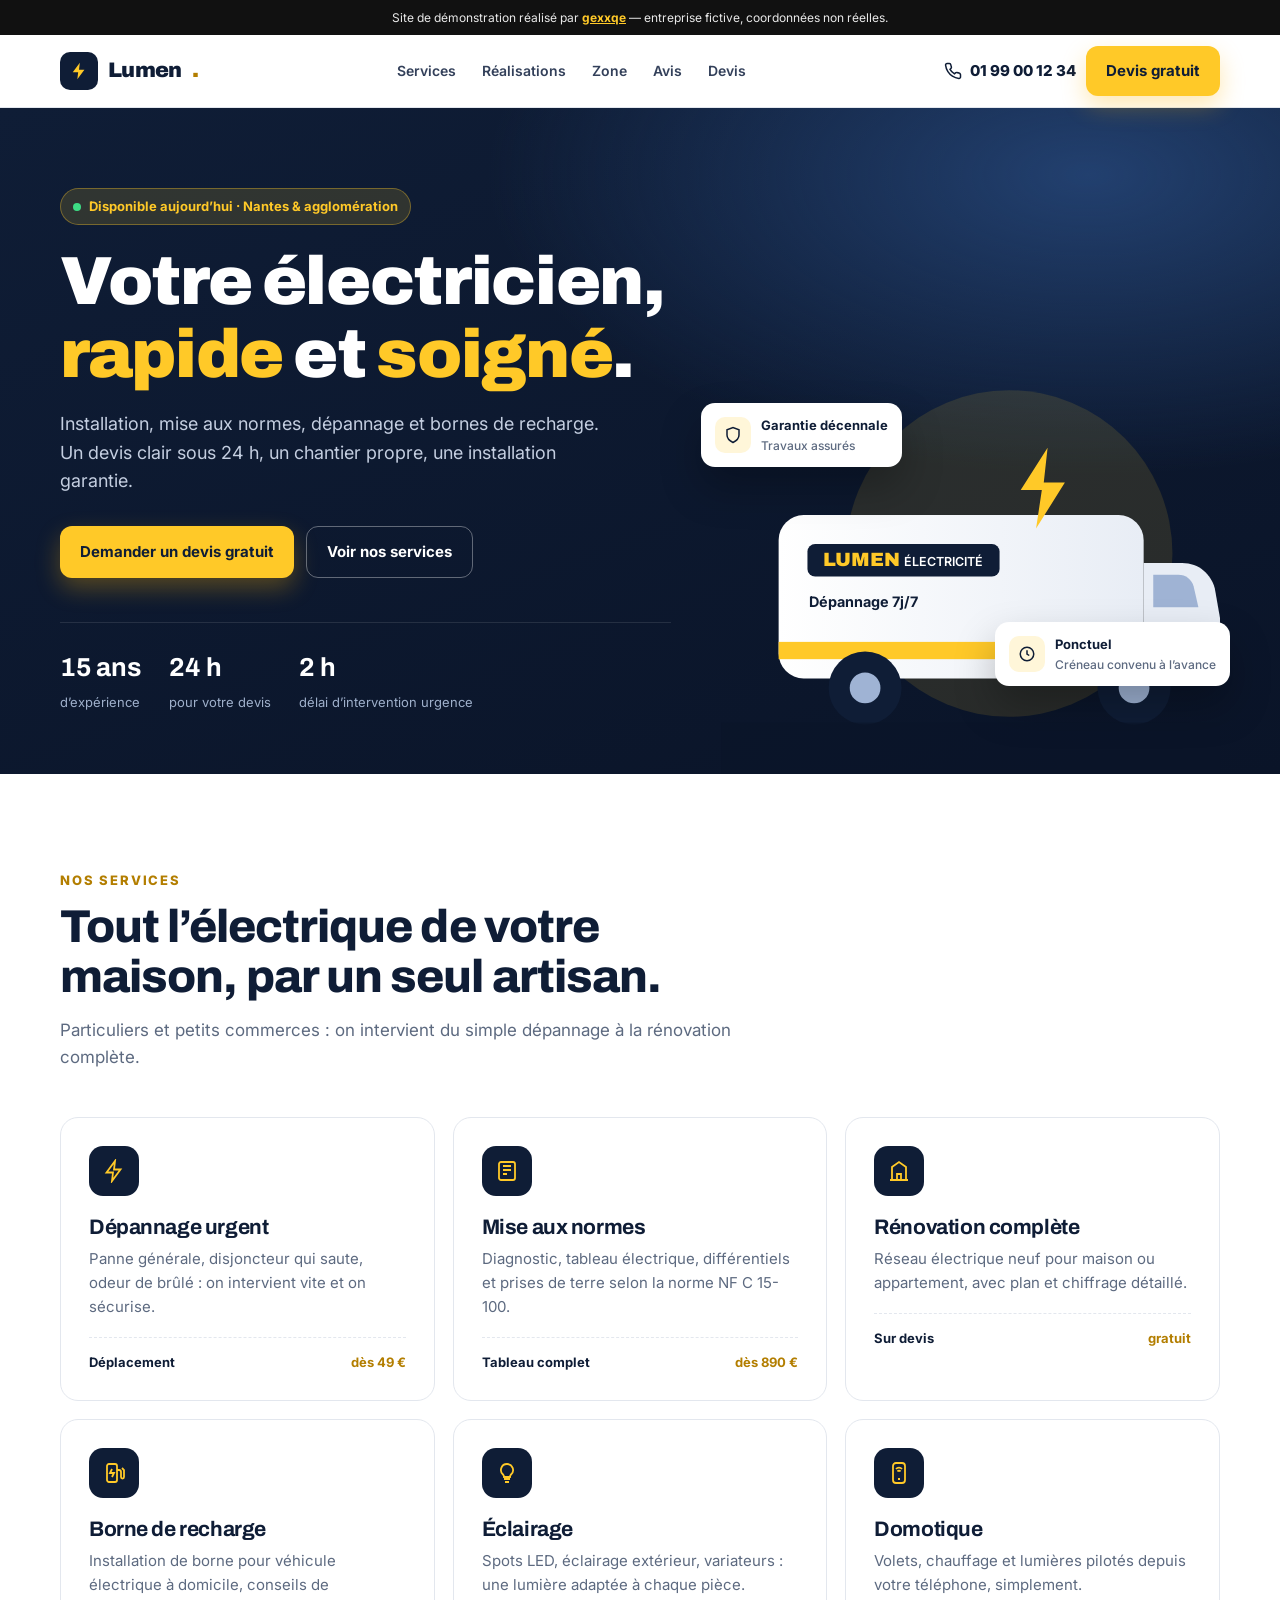
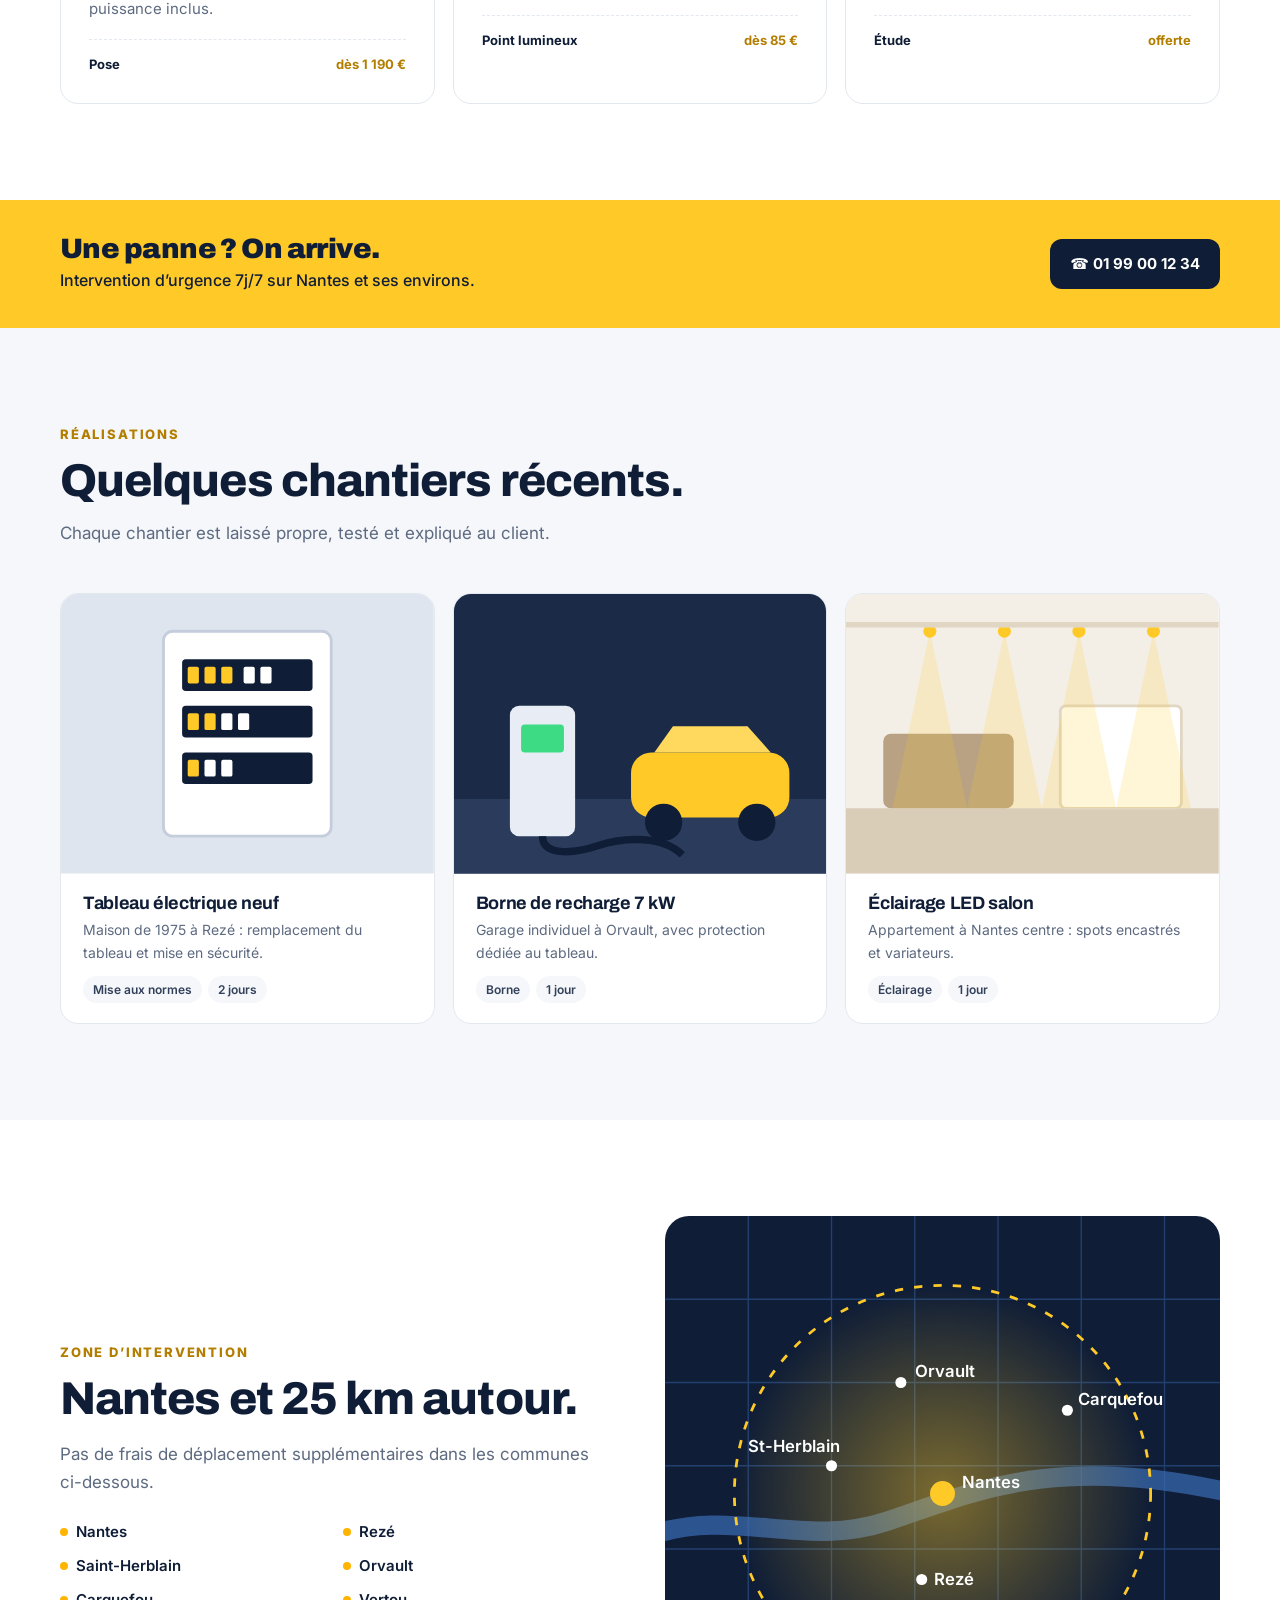
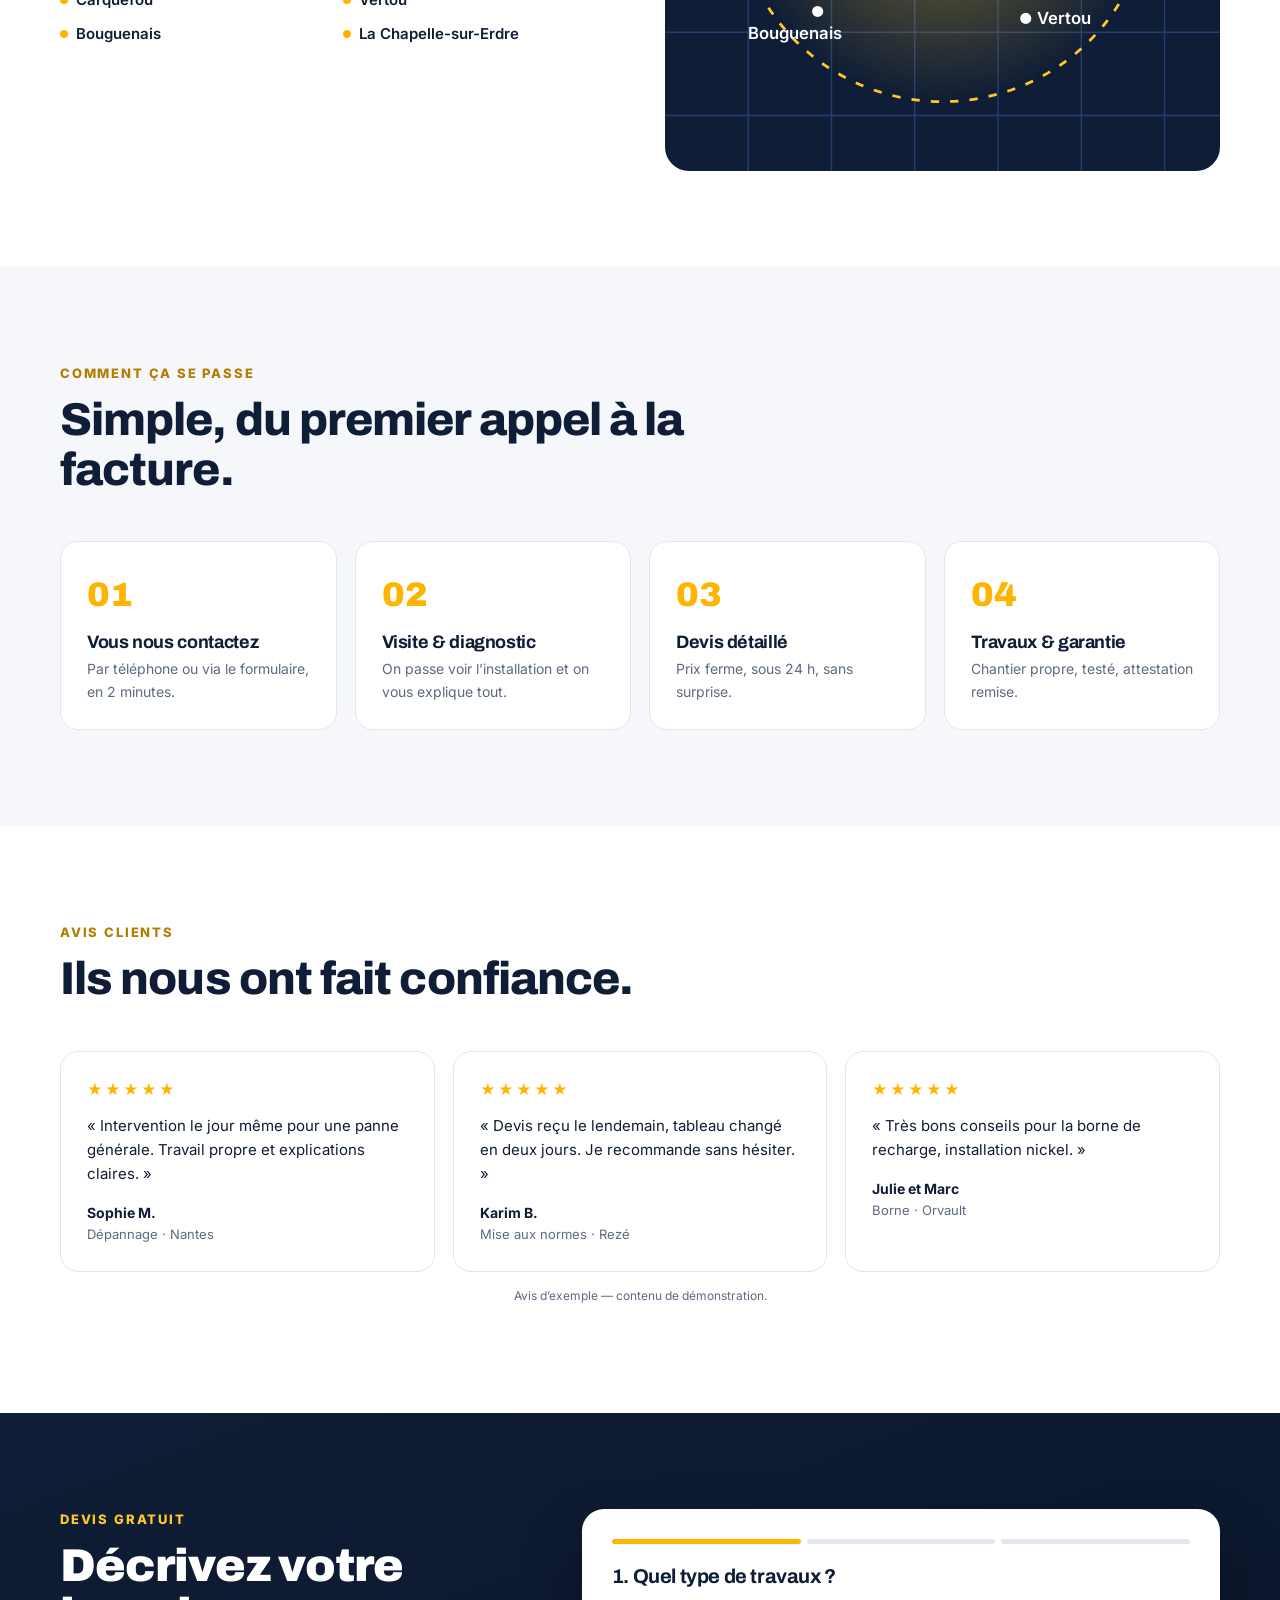
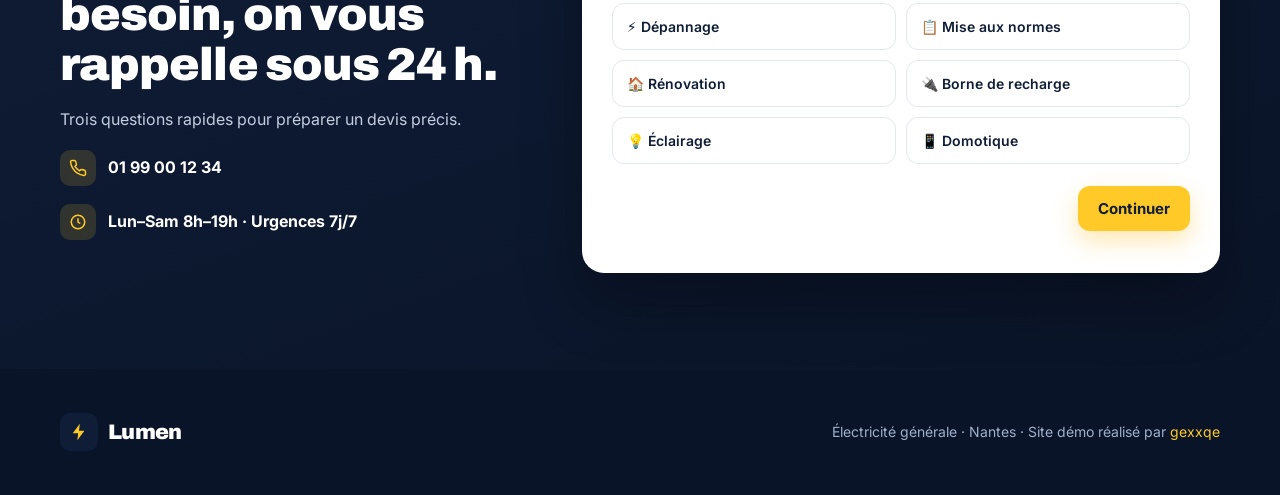
==== commit a80b184e: "Demos: clarify simulated features, rename salon team heading Co-Authored-By: Claude Opus 5.5 <norepl" ====
--- a/demos/artisan/index.html
+++ b/demos/artisan/index.html
@@ -168,7 +168,7 @@
         <path d="M340 80l-28 44h22l-6 40 30-48h-22z" fill="#ffc928"/>
       </svg>
       <div class="badge-float bf1"><span class="ico"><svg width="18" height="18" viewBox="0 0 24 24" fill="none" stroke="currentColor" stroke-width="2"><path d="M12 22s8-4 8-10V5l-8-3-8 3v7c0 6 8 10 8 10z"/></svg></span><span>Garantie décennale<small>Travaux assurés</small></span></div>
-      <div class="badge-float bf2"><span class="ico"><svg width="18" height="18" viewBox="0 0 24 24" fill="none" stroke="currentColor" stroke-width="2"><circle cx="12" cy="12" r="9"/><path d="M12 7v5l3 2"/></svg></span><span>Ponctuel<small>Créneau confirmé par SMS</small></span></div>
+      <div class="badge-float bf2"><span class="ico"><svg width="18" height="18" viewBox="0 0 24 24" fill="none" stroke="currentColor" stroke-width="2"><circle cx="12" cy="12" r="9"/><path d="M12 7v5l3 2"/></svg></span><span>Ponctuel<small>Créneau convenu à l’avance</small></span></div>
     </div>
   </div>
 </section>
@@ -284,7 +284,7 @@
         <label for="q-city">Commune</label><input id="q-city" placeholder="Ex. Rezé" required>
       </div>
       <div class="fstep" data-step="3">
-        <div class="done"><span class="ico"><svg width="30" height="30" viewBox="0 0 24 24" fill="none" stroke="currentColor" stroke-width="2.4"><path d="M5 12.5l4.5 4.5L19 7.5"/></svg></span><h3>Demande enregistrée !</h3><p id="summary" style="color:var(--muted)"></p><p class="note">Démo : aucune donnée n’a été envoyée.</p></div>
+        <div class="done"><span class="ico"><svg width="30" height="30" viewBox="0 0 24 24" fill="none" stroke="currentColor" stroke-width="2.4"><path d="M5 12.5l4.5 4.5L19 7.5"/></svg></span><h3>Demande enregistrée !</h3><p id="summary" style="color:var(--muted)"></p><p class="note">Démo : aucune donnée n’a été envoyée. Pour un vrai artisan, la demande arrive par e-mail et peut alimenter un tableau de suivi.</p></div>
       </div>
       <div class="fnav"><button type="button" class="btn btn-light" id="prev" style="visibility:hidden">Retour</button><button type="button" class="btn btn-yellow" id="next">Continuer</button></div>
       <p class="note" id="err" role="alert"></p>
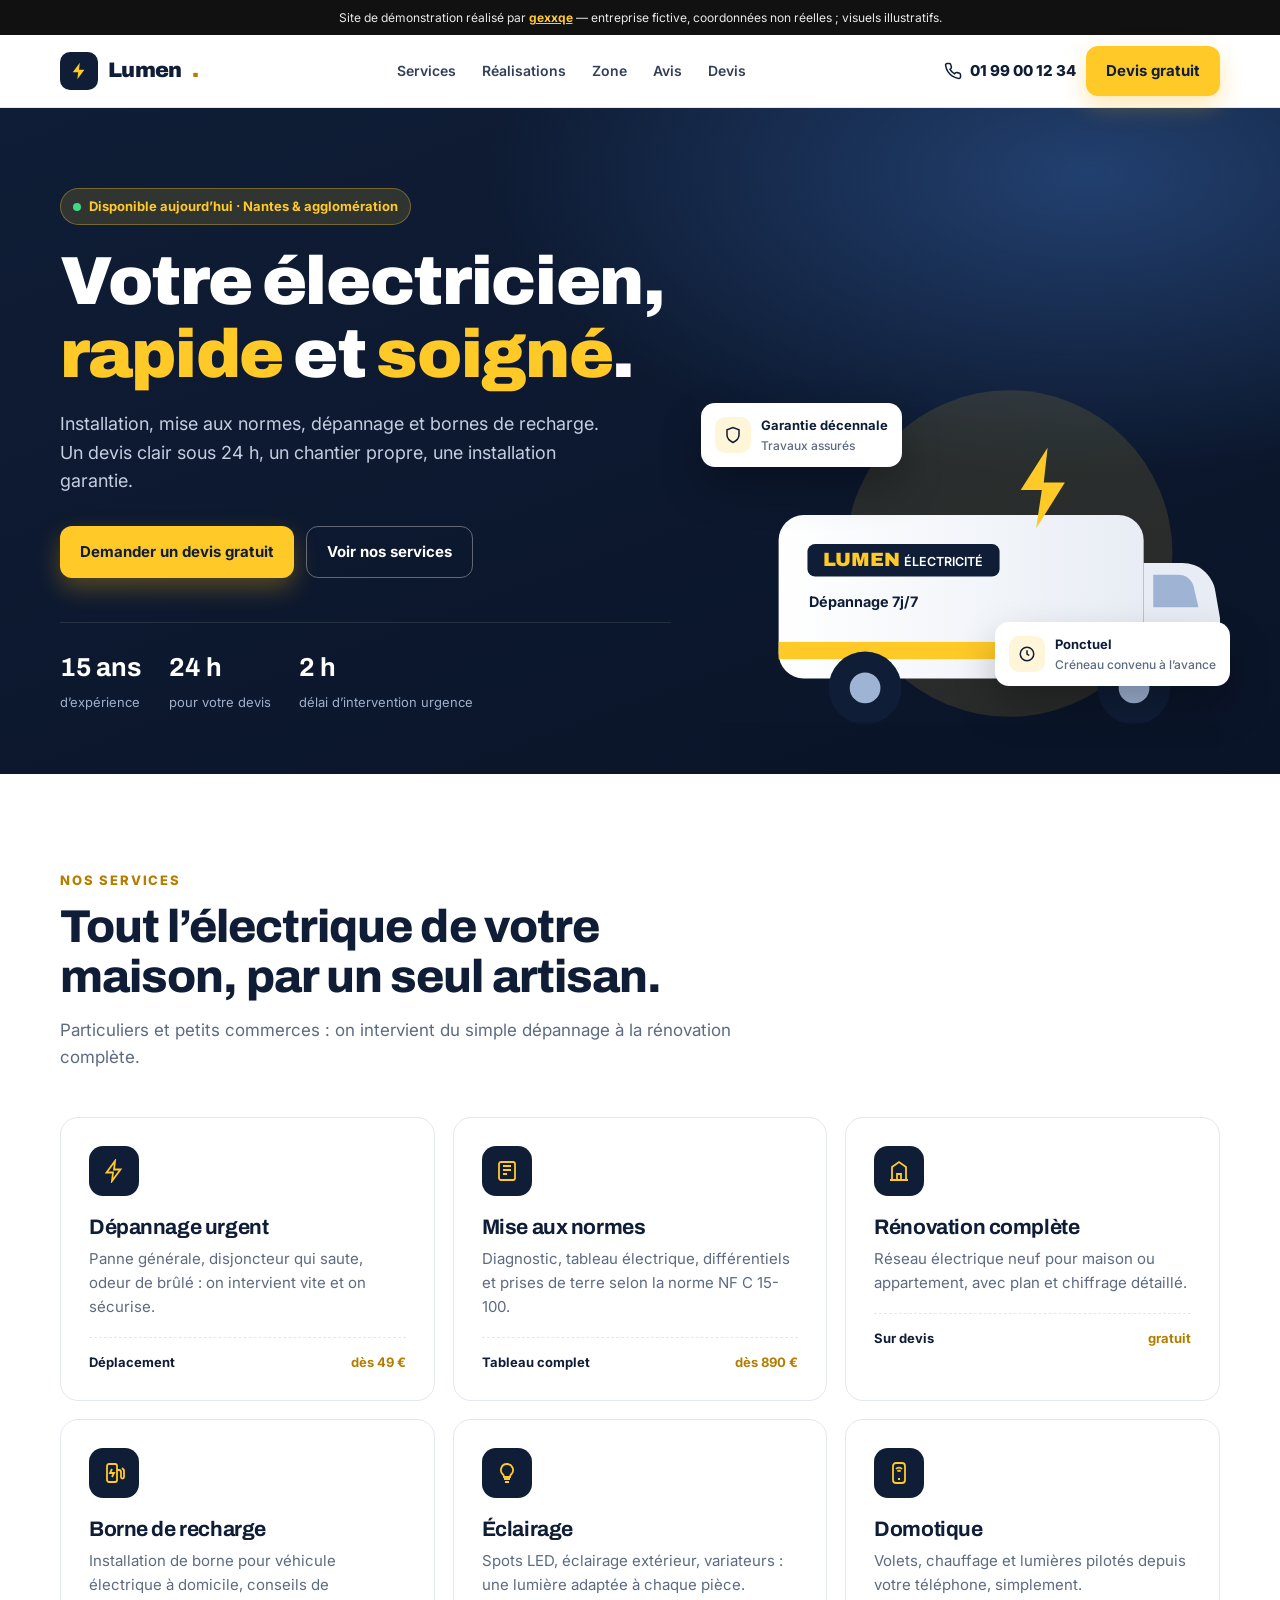
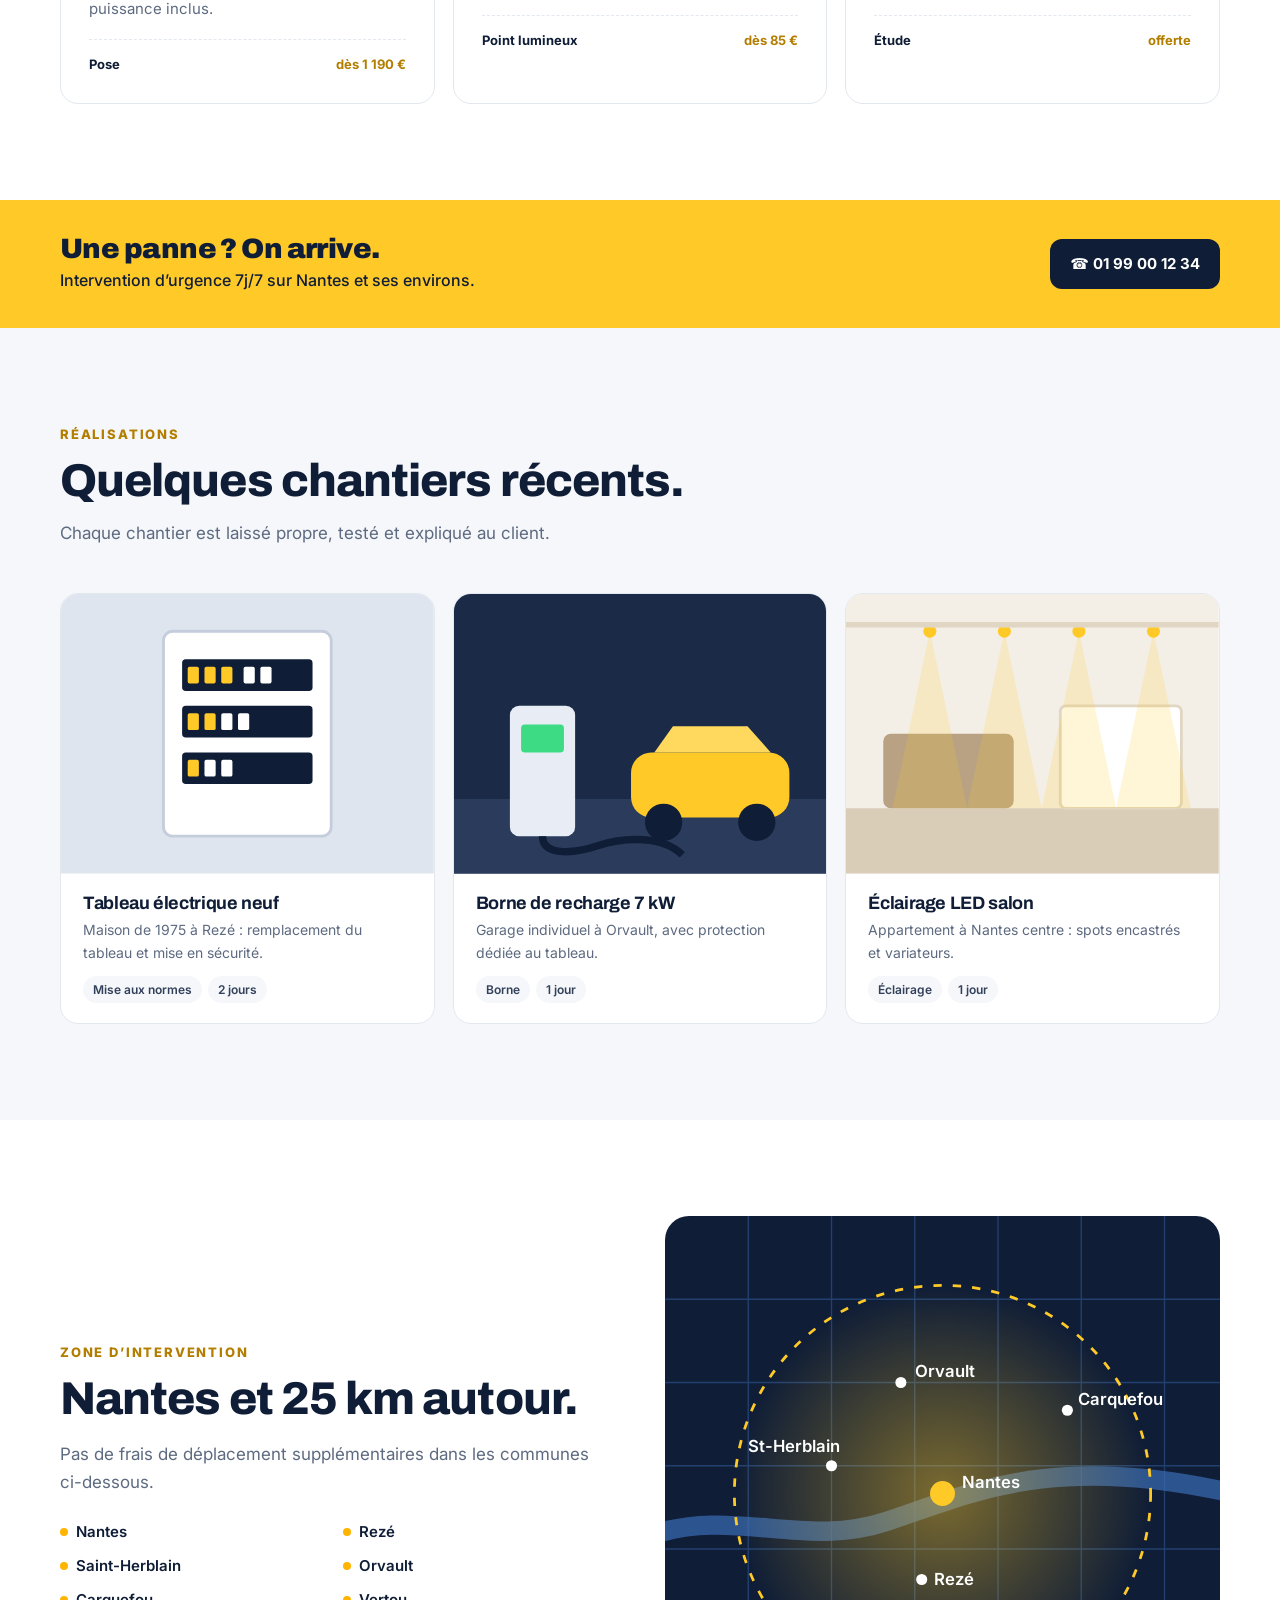
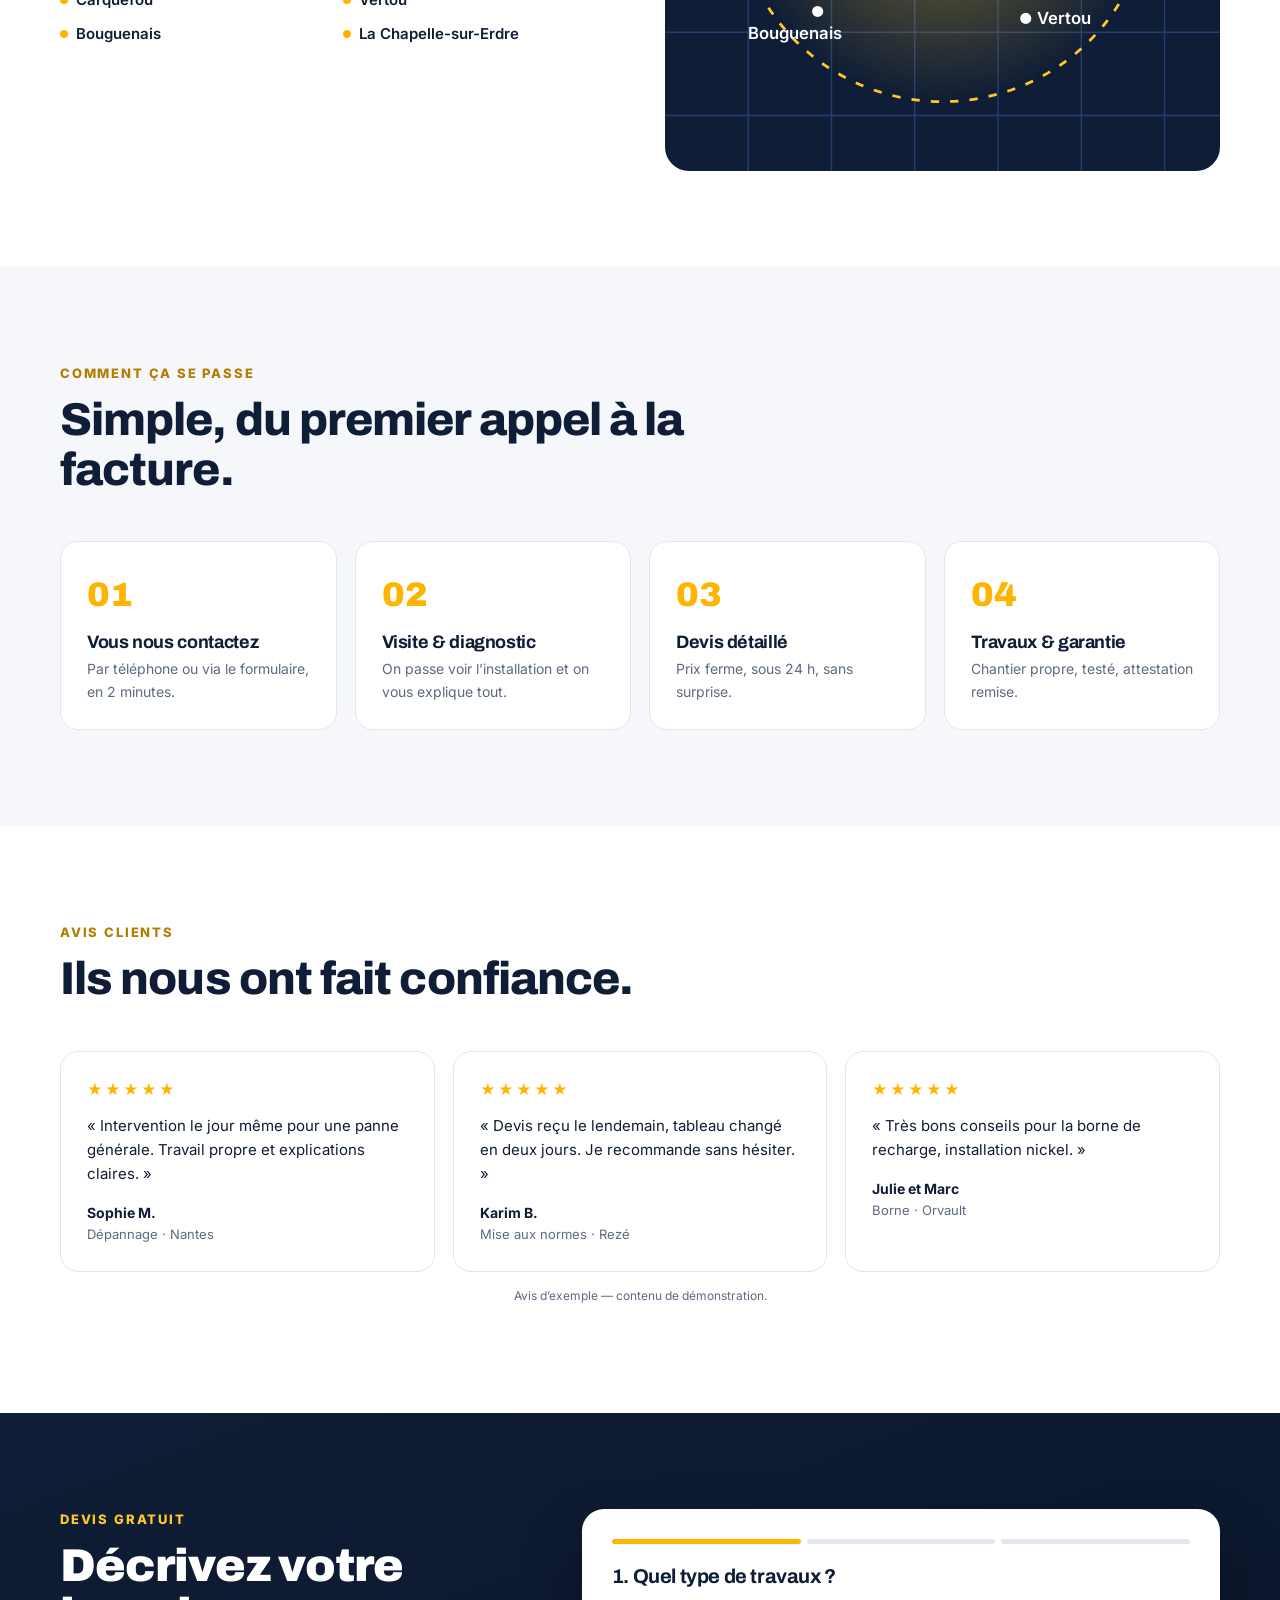
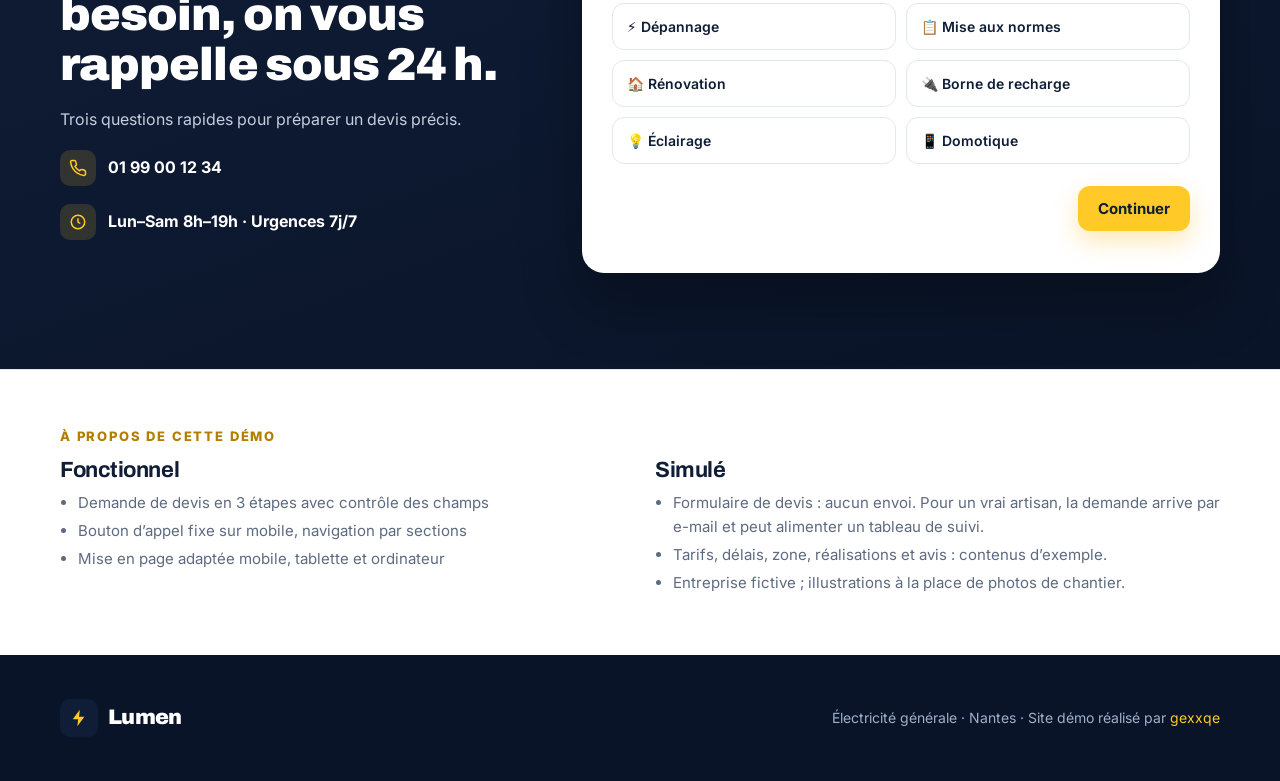
==== commit 6b16b3b4: "Electrician demo: demo info section, illustrative visuals notice, anchors clear sticky header Co-Aut" ====
--- a/demos/artisan/index.html
+++ b/demos/artisan/index.html
@@ -12,7 +12,7 @@
 <link href="https://fonts.googleapis.com/css2?family=Archivo:wght@500;600;700;800;900&family=Inter:wght@400;500;600;700&display=swap" rel="stylesheet">
 <style>
 :root{--navy:#0f1d36;--navy2:#172a4b;--yellow:#ffc928;--yellow2:#ffb400;--ink:#0f1d36;--muted:#5d6a80;--line:#e3e7ee;--bg:#f5f7fa;--white:#fff}
-*{box-sizing:border-box}html{scroll-behavior:smooth}
+*{box-sizing:border-box}html{scroll-behavior:smooth;scroll-padding-top:84px}
 body{margin:0;font-family:Inter,system-ui,sans-serif;color:var(--ink);background:var(--white);line-height:1.6}
 h1,h2,h3{font-family:Archivo,Inter,system-ui,sans-serif;line-height:1.08;letter-spacing:-.02em;margin:0}
 a{color:inherit;text-decoration:none}img,svg{display:block}
@@ -119,7 +119,7 @@
 .done{text-align:center;padding:20px 0}
 .done .ico{width:64px;height:64px;border-radius:50%;margin:0 auto 16px;background:#e7f9ef;color:#1a9b57}
 .note{font-size:12px;color:var(--muted);margin-top:12px}
-footer.site{background:#0a1428;color:#9fb0cb;padding:44px 0;font-size:14px}
+.demo-info{padding:56px 0;border-top:1px solid var(--line)}.di-grid{display:grid;grid-template-columns:1fr 1fr;gap:30px;margin-top:10px}.demo-info h3{font-size:22px;margin-bottom:8px}.demo-info ul{margin:0;padding-left:18px;color:var(--muted);font-size:15px}.demo-info li{margin:4px 0}@media(max-width:700px){.di-grid{grid-template-columns:1fr;gap:16px}}footer.site{background:#0a1428;color:#9fb0cb;padding:44px 0;font-size:14px}
 .foot{display:flex;justify-content:space-between;gap:20px;flex-wrap:wrap;align-items:center}
 .foot .logo{color:#fff}
 .sticky-call{display:none}
@@ -128,7 +128,7 @@
 </style>
 </head>
 <body>
-<div class="demo-bar">Site de démonstration réalisé par <a href="/">gexxqe</a> — entreprise fictive, coordonnées non réelles.</div>
+<div class="demo-bar">Site de démonstration réalisé par <a href="/">gexxqe</a> — entreprise fictive, coordonnées non réelles ; visuels illustratifs.</div>
 <header>
   <div class="wrap nav">
     <a class="logo" href="#"><span class="logo-mark"><svg width="20" height="20" viewBox="0 0 24 24" fill="#ffc928"><path d="M13 2 4.5 13.5H11L10 22l8.5-11.5H12z"/></svg></span>Lumen<span style="color:#b37e00">.</span></a>
@@ -292,6 +292,7 @@
   </div>
 </section>
 
+<section class="demo-info" aria-label="Ce que montre cette démo"><div class="wrap"><div class="kicker">À propos de cette démo</div><div class="di-grid"><div><h3>Fonctionnel</h3><ul><li>Demande de devis en 3 étapes avec contrôle des champs</li><li>Bouton d’appel fixe sur mobile, navigation par sections</li><li>Mise en page adaptée mobile, tablette et ordinateur</li></ul></div><div><h3>Simulé</h3><ul><li>Formulaire de devis : aucun envoi. Pour un vrai artisan, la demande arrive par e-mail et peut alimenter un tableau de suivi.</li><li>Tarifs, délais, zone, réalisations et avis : contenus d’exemple.</li><li>Entreprise fictive ; illustrations à la place de photos de chantier.</li></ul></div></div></div></section>
 <footer class="site"><div class="wrap foot"><span class="logo"><span class="logo-mark"><svg width="20" height="20" viewBox="0 0 24 24" fill="#ffc928"><path d="M13 2 4.5 13.5H11L10 22l8.5-11.5H12z"/></svg></span>Lumen</span><span>Électricité générale · Nantes · Site démo réalisé par <a href="/" style="color:#ffc928">gexxqe</a></span></div></footer>
 <a class="btn btn-yellow sticky-call" href="#devis">☎ Appeler · Devis gratuit</a>
 
